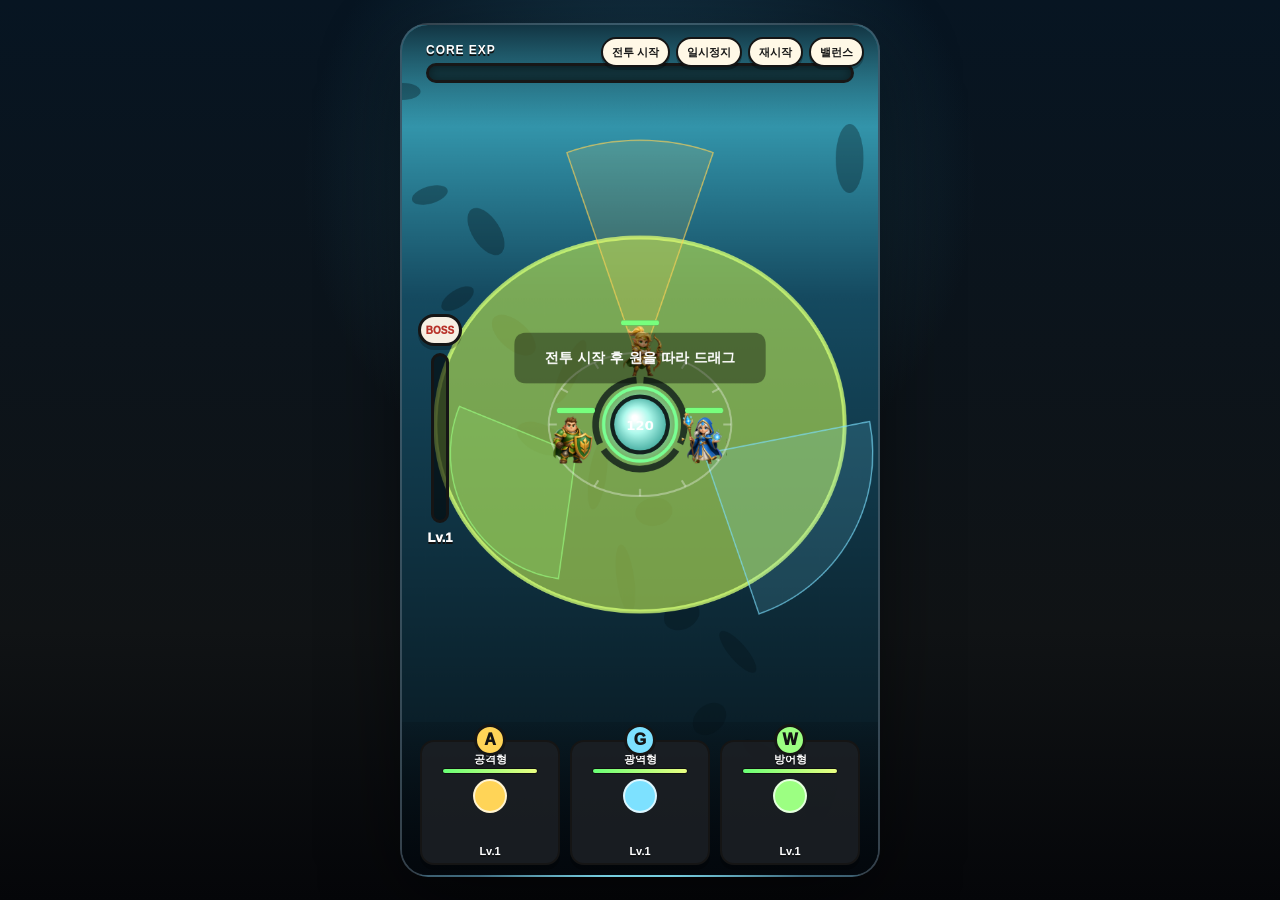
==== rotation-v2-prototype/index.html @ 7668a097 "Publish rotation v2 prototype" ====
<!doctype html>
<html lang="ko">
<head>
  <meta charset="utf-8">
  <meta name="viewport" content="width=device-width, initial-scale=1, maximum-scale=1, user-scalable=no">
  <title>CORELINE - Free Rotation Prototype</title>
  <link rel="icon" href="data:,">
  <link rel="stylesheet" href="styles.css">
</head>
<body>
  <main class="shell">
    <section class="phone" aria-label="CORELINE free rotation prototype">
      <div class="top-actions">
        <button id="startButton" type="button">전투 시작</button>
        <button id="pauseButton" type="button">일시정지</button>
        <button id="quickRestartButton" type="button">재시작</button>
        <button id="debugToggle" type="button">밸런스</button>
      </div>

      <div class="top-ui">
        <div class="exp-label">CORE EXP</div>
        <div class="exp-bar"><div id="coreExpFill"></div></div>
      </div>

      <div class="level-meter" aria-label="level progress">
        <div class="boss-marker">BOSS</div>
        <div class="meter-track"><div id="levelProgressFill"></div></div>
        <div class="meter-label" id="levelLabel">Lv.1</div>
      </div>

      <canvas id="gameCanvas" width="720" height="1280" aria-label="game canvas"></canvas>
      <button id="coreLinkButton" class="core-link-trigger" type="button" aria-label="코어 링크 발동"></button>

      <div class="bottom-ui" id="heroPanel">
        <div class="hero-card attack">
          <div class="portrait">A</div>
          <div class="hero-name">공격형</div>
          <div class="hero-hp"><div id="attackHp"></div></div>
          <div class="charge-ring"><div id="attackCharge"></div></div>
          <div class="hero-level" id="attackLevel">Lv.1</div>
        </div>
        <div class="hero-card area">
          <div class="portrait">G</div>
          <div class="hero-name">광역형</div>
          <div class="hero-hp"><div id="areaHp"></div></div>
          <div class="charge-ring"><div id="areaCharge"></div></div>
          <div class="hero-level" id="areaLevel">Lv.1</div>
        </div>
        <div class="hero-card wall">
          <div class="portrait">W</div>
          <div class="hero-name">방어형</div>
          <div class="hero-hp"><div id="wallHp"></div></div>
          <div class="charge-ring"><div id="wallCharge"></div></div>
          <div class="hero-level" id="wallLevel">Lv.1</div>
        </div>
      </div>

      <div class="overlay hidden" id="cardOverlay">
        <div class="overlay-title">스킬 레벨업</div>
        <div class="card-options" id="cardOptions"></div>
      </div>

      <div class="result hidden" id="resultOverlay">
        <div class="result-panel">
          <h1 id="resultTitle">Victory</h1>
          <p id="resultText"></p>
          <button id="restartButton" type="button">다시 시작</button>
        </div>
      </div>

      <aside class="debug-panel hidden" id="debugPanel">
        <div class="debug-head">
          <strong>밸런스 조절</strong>
          <div class="debug-actions">
            <button id="saveBalanceButton" type="button">저장</button>
            <button id="copyBalanceButton" type="button">복사</button>
            <button id="debugClose" type="button">닫기</button>
          </div>
        </div>
        <div class="debug-body" id="debugBody"></div>
      </aside>
    </section>
  </main>

  <script src="balance_overrides.js"></script>
  <script src="game.js"></script>
</body>
</html>
---- rotation-v2-prototype/styles.css ----
:root {
  color-scheme: dark;
  --app-height: 100dvh;
  --bg: #08101a;
  --ink: #ffffff;
  --muted: rgba(255, 255, 255, 0.72);
  --line: rgba(255, 255, 255, 0.24);
  --panel: rgba(9, 17, 29, 0.76);
  --attack: #ffd457;
  --area: #7de1ff;
  --wall: #9cff82;
}

* {
  box-sizing: border-box;
  -webkit-tap-highlight-color: transparent;
  -webkit-touch-callout: none;
  -webkit-user-select: none;
  user-select: none;
}

html,
body {
  width: 100%;
  height: 100%;
  min-height: 100dvh;
  margin: 0;
  overflow: hidden;
  background:
    radial-gradient(circle at 50% 20%, rgba(47, 120, 148, 0.45), transparent 35%),
    linear-gradient(180deg, #071522, #101315 70%, #050609);
  color: var(--ink);
  font-family: -apple-system, BlinkMacSystemFont, "Segoe UI", sans-serif;
  touch-action: none;
}

.shell {
  display: grid;
  place-items: center;
  width: 100vw;
  height: var(--app-height);
  min-height: 100svh;
  padding:
    max(6px, env(safe-area-inset-top))
    max(6px, env(safe-area-inset-right))
    max(6px, env(safe-area-inset-bottom))
    max(6px, env(safe-area-inset-left));
}

.phone {
  position: relative;
  width: min(
    calc(100vw - max(12px, env(safe-area-inset-left)) - max(12px, env(safe-area-inset-right))),
    calc((var(--app-height) - max(12px, env(safe-area-inset-top)) - max(12px, env(safe-area-inset-bottom))) * 9 / 16)
  );
  height: min(
    calc(var(--app-height) - max(12px, env(safe-area-inset-top)) - max(12px, env(safe-area-inset-bottom))),
    calc((100vw - max(12px, env(safe-area-inset-left)) - max(12px, env(safe-area-inset-right))) * 16 / 9)
  );
  max-width: 480px;
  max-height: min(854px, calc(var(--app-height) - max(12px, env(safe-area-inset-top)) - max(12px, env(safe-area-inset-bottom))));
  overflow: hidden;
  border: 2px solid rgba(255, 255, 255, 0.18);
  border-radius: 28px;
  background:
    radial-gradient(ellipse at 50% 43%, rgba(151, 199, 75, 0.88) 0 29%, rgba(73, 118, 56, 0.9) 48%, transparent 49%),
    radial-gradient(ellipse at 50% 18%, #58c3d9 0 18%, #164d66 50%, #071521 100%);
  box-shadow: 0 24px 80px rgba(0, 0, 0, 0.46);
  user-select: none;
}

#gameCanvas {
  position: absolute;
  inset: 0;
  width: 100%;
  height: 100%;
  display: block;
  touch-action: none;
  -webkit-user-drag: none;
}

.core-link-trigger {
  position: absolute;
  z-index: 7;
  top: 47%;
  left: 50%;
  width: 76px;
  height: 76px;
  padding: 0;
  border: 0;
  border-radius: 50%;
  background: transparent;
  transform: translate(-50%, -50%);
  touch-action: manipulation;
}

.top-ui {
  position: absolute;
  top: 0;
  left: 0;
  right: 0;
  z-index: 5;
  height: 12%;
  padding: 18px 24px 0;
  pointer-events: none;
  background: linear-gradient(180deg, rgba(4, 13, 25, 0.78), rgba(4, 13, 25, 0));
}

.top-actions {
  position: absolute;
  top: 12px;
  right: 14px;
  z-index: 14;
  display: flex;
  flex-wrap: wrap;
  justify-content: flex-end;
  gap: 6px;
  max-width: 76%;
}

#pauseButton[data-paused="true"] {
  background: #7de1ff;
}

.top-actions button,
.debug-head button {
  min-height: 30px;
  padding: 0 9px;
  border: 2px solid #151515;
  border-radius: 999px;
  background: #fff8e6;
  color: #151515;
  font-size: 11px;
  font-weight: 950;
  box-shadow: 0 3px 0 rgba(0, 0, 0, 0.25);
}

.exp-label {
  margin-bottom: 6px;
  font-size: 12px;
  font-weight: 900;
  letter-spacing: 0.08em;
  text-shadow: 0 2px 0 #111;
}

.exp-bar {
  height: 20px;
  overflow: hidden;
  border: 3px solid #171717;
  border-radius: 999px;
  background: rgba(0, 0, 0, 0.52);
  box-shadow: inset 0 0 10px rgba(0, 0, 0, 0.4);
}

.exp-bar > div {
  width: 0%;
  height: 100%;
  background: linear-gradient(90deg, #26baff, #b4f7ff);
  box-shadow: 0 0 14px #42d9ff;
  transition: width 150ms ease;
}

.level-meter {
  position: absolute;
  left: 14px;
  top: 34%;
  z-index: 5;
  display: grid;
  justify-items: center;
  gap: 7px;
  width: 48px;
  pointer-events: none;
}

.boss-marker {
  display: grid;
  place-items: center;
  width: 44px;
  height: 32px;
  border: 3px solid #151515;
  border-radius: 999px;
  background: #f6efe3;
  color: #b8332b;
  font-size: 10px;
  font-weight: 950;
  box-shadow: 0 4px 0 rgba(0, 0, 0, 0.24);
}

.meter-track {
  position: relative;
  width: 18px;
  height: 170px;
  overflow: hidden;
  border: 3px solid #151515;
  border-radius: 999px;
  background: rgba(0, 0, 0, 0.58);
}

.meter-track > div {
  position: absolute;
  bottom: 0;
  left: 0;
  width: 100%;
  height: 0%;
  background: linear-gradient(0deg, #58c4ff, #e8fbff);
  transition: height 160ms ease;
}

.meter-label {
  font-size: 13px;
  font-weight: 950;
  text-shadow: 0 2px 0 #111;
}

.bottom-ui {
  position: absolute;
  left: 0;
  right: 0;
  bottom: 0;
  z-index: 5;
  display: grid;
  grid-template-columns: repeat(3, 1fr);
  gap: 10px;
  height: 18%;
  padding: 18px 18px 10px;
  background: linear-gradient(0deg, rgba(2, 6, 11, 0.88), rgba(2, 6, 11, 0.16));
  pointer-events: none;
}

.hero-card {
  position: relative;
  display: grid;
  grid-template-rows: 16px 8px 1fr 14px;
  justify-items: center;
  min-width: 0;
  padding: 10px 6px 4px;
  border: 2px solid #151515;
  border-radius: 14px;
  background: rgba(28, 31, 36, 0.88);
  box-shadow: 0 5px 0 rgba(0, 0, 0, 0.26);
}

.hero-hp {
  width: 78%;
  height: 6px;
  overflow: hidden;
  border: 1px solid #101010;
  border-radius: 999px;
  background: rgba(0, 0, 0, 0.55);
}

.hero-hp > div {
  width: 100%;
  height: 100%;
  background: linear-gradient(90deg, #69ff76, #eaff82);
}

.hero-card.attack {
  --hero: var(--attack);
}

.hero-card.area {
  --hero: var(--area);
}

.hero-card.wall {
  --hero: var(--wall);
}

.portrait {
  position: absolute;
  top: -18px;
  left: 50%;
  display: grid;
  place-items: center;
  width: 32px;
  height: 32px;
  margin: 0;
  border: 3px solid #151515;
  border-radius: 50%;
  background: var(--hero);
  color: #141414;
  font-weight: 950;
  transform: translateX(-50%);
}

.hero-name,
.hero-level {
  width: 100%;
  overflow: hidden;
  font-size: 11px;
  font-weight: 900;
  text-align: center;
  text-overflow: ellipsis;
  white-space: nowrap;
  text-shadow: 0 2px 0 #111;
}

.charge-ring {
  position: relative;
  display: grid;
  place-items: center;
  width: 34px;
  height: 34px;
  margin-top: 3px;
  border-radius: 50%;
  background: rgba(0, 0, 0, 0.35);
}

.charge-ring > div {
  width: 34px;
  height: 34px;
  border: 2px solid rgba(255, 255, 255, 0.72);
  border-radius: 50%;
  background: conic-gradient(var(--hero) 0deg, rgba(0, 0, 0, 0.42) 0deg);
}

.overlay,
.result {
  position: absolute;
  inset: 0;
  z-index: 20;
  display: grid;
  place-items: center;
  padding: 24px;
  background: rgba(3, 8, 16, 0.72);
  backdrop-filter: blur(4px);
}

.overlay.hidden,
.result.hidden {
  display: none;
}

.overlay-title {
  position: absolute;
  top: 18%;
  font-size: 26px;
  font-weight: 950;
  text-shadow: 0 4px 0 #111;
}

.card-options {
  display: grid;
  grid-template-columns: 1fr;
  gap: 12px;
  width: min(100%, 340px);
}

.upgrade-card {
  min-height: 108px;
  padding: 16px;
  border: 3px solid #151515;
  border-radius: 14px;
  background: #fff8e6;
  color: #171717;
  text-align: left;
  box-shadow: 0 7px 0 rgba(0, 0, 0, 0.34);
}

.upgrade-card.attack {
  background: linear-gradient(180deg, #fff2ba, #ffd457);
}

.upgrade-card.area {
  background: linear-gradient(180deg, #d9f7ff, #7de1ff);
}

.upgrade-card.wall {
  background: linear-gradient(180deg, #e3ffd9, #9cff82);
}

.upgrade-card h2 {
  margin: 0 0 6px;
  font-size: 18px;
}

.upgrade-card p {
  margin: 0;
  color: #4a4138;
  font-size: 14px;
  font-weight: 750;
}

.result-panel {
  width: min(100%, 340px);
  padding: 24px;
  border: 3px solid #151515;
  border-radius: 18px;
  background: #fff8e6;
  color: #171717;
  text-align: center;
  box-shadow: 0 8px 0 rgba(0, 0, 0, 0.36);
}

.debug-panel {
  position: absolute;
  top: 54px;
  right: 10px;
  bottom: 10px;
  z-index: 30;
  width: min(92%, 360px);
  display: grid;
  grid-template-rows: auto 1fr;
  overflow: hidden;
  border: 3px solid #151515;
  border-radius: 16px;
  background: rgba(15, 19, 26, 0.96);
  color: #fff;
  box-shadow: 0 12px 38px rgba(0, 0, 0, 0.48);
}

.debug-panel.hidden {
  display: none;
}

.debug-head {
  display: flex;
  align-items: center;
  justify-content: space-between;
  gap: 12px;
  padding: 10px 12px;
  border-bottom: 1px solid rgba(255, 255, 255, 0.18);
}

.debug-actions {
  display: flex;
  flex-wrap: wrap;
  justify-content: flex-end;
  gap: 6px;
}

.debug-body {
  overflow: auto;
  padding: 10px 12px 18px;
  -webkit-overflow-scrolling: touch;
}

.debug-section {
  margin-bottom: 16px;
}

.debug-section h3 {
  margin: 0 0 8px;
  color: #7de1ff;
  font-size: 13px;
}

.debug-row {
  display: grid;
  grid-template-columns: minmax(110px, 1fr) 82px;
  gap: 8px;
  align-items: center;
  margin-bottom: 7px;
  font-size: 12px;
}

.debug-row input {
  width: 100%;
  min-height: 28px;
  border: 1px solid rgba(255, 255, 255, 0.25);
  border-radius: 8px;
  background: rgba(255, 255, 255, 0.08);
  color: #fff;
  padding: 0 7px;
  font: inherit;
  font-weight: 800;
}

.debug-note {
  margin: 0 0 10px;
  color: rgba(255, 255, 255, 0.72);
  font-size: 12px;
}

.result-panel h1 {
  margin: 0 0 8px;
  font-size: 30px;
}

.result-panel p {
  margin: 0 0 18px;
  color: #4a4138;
  font-weight: 800;
}

#restartButton {
  min-height: 44px;
  padding: 0 18px;
  border: 3px solid #151515;
  border-radius: 999px;
  background: #7de1ff;
  color: #151515;
  font-weight: 950;
}

@media (max-height: 620px) {
  .bottom-ui {
    padding-top: 12px;
  }

  .charge-ring,
  .charge-ring > div {
    width: 38px;
    height: 38px;
  }
}
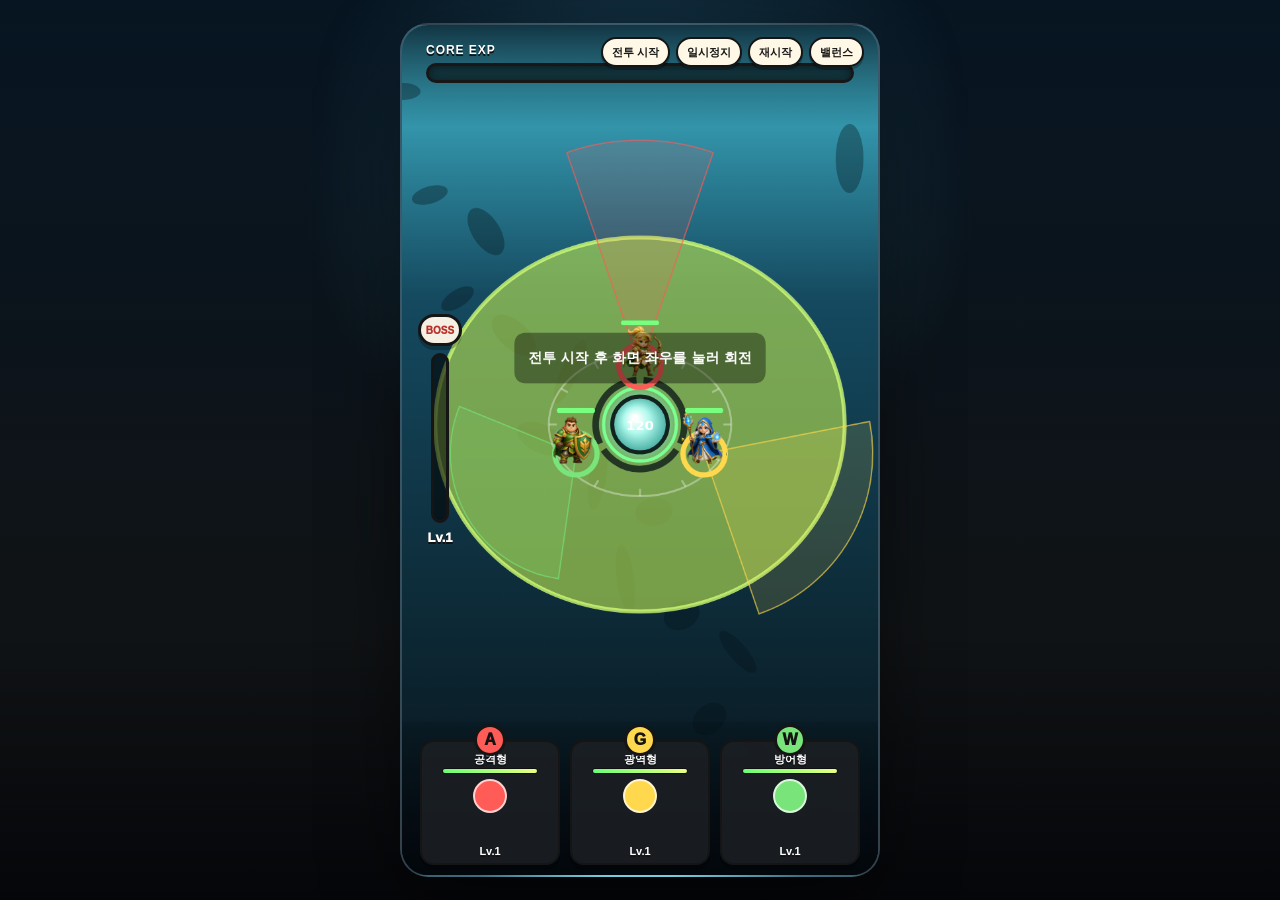
==== commit c2b9178e: "Add Tricore combo enemy" ====
--- a/rotation-v2-prototype/index.html
+++ b/rotation-v2-prototype/index.html
@@ -83,6 +83,6 @@
   </main>
 
   <script src="balance_overrides.js"></script>
-  <script src="game.js"></script>
+  <script src="game.js?v=signal-wave-2"></script>
 </body>
 </html>
--- a/rotation-v2-prototype/styles.css
+++ b/rotation-v2-prototype/styles.css
@@ -6,9 +6,9 @@
   --muted: rgba(255, 255, 255, 0.72);
   --line: rgba(255, 255, 255, 0.24);
   --panel: rgba(9, 17, 29, 0.76);
-  --attack: #ffd457;
-  --area: #7de1ff;
-  --wall: #9cff82;
+  --attack: #ff5b57;
+  --area: #ffd84d;
+  --wall: #78e47a;
 }
 
 * {
